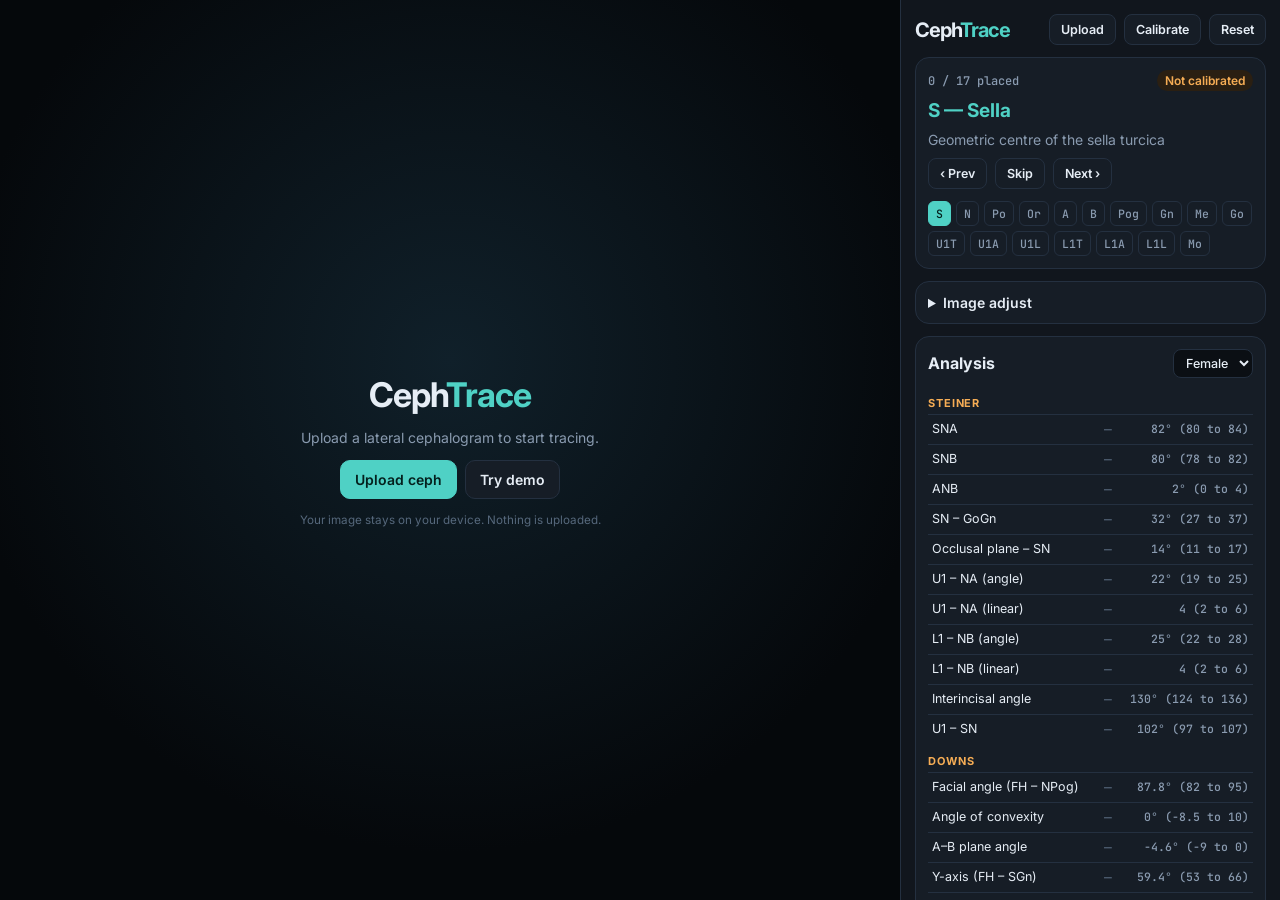
==== index.html @ 730c4231 "Ceph Trace: p5.js digital cephalometric tracing" ====
<!doctype html>
<html lang="en">
<head>
<meta charset="utf-8" />
<meta name="viewport" content="width=device-width, initial-scale=1, maximum-scale=1, user-scalable=no" />
<title>Ceph Trace — Digital Cephalometric Tracing</title>
<meta name="description" content="Upload a lateral ceph, tap landmarks, get Steiner, Downs, Tweed and Wits analysis instantly." />
<link rel="preconnect" href="https://fonts.googleapis.com" />
<link href="https://fonts.googleapis.com/css2?family=Inter:wght@400;500;600;700&family=JetBrains+Mono:wght@500&display=swap" rel="stylesheet" />
<link rel="stylesheet" href="style.css" />
<script src="lib/p5.min.js"></script>
</head>
<body>
<div id="app">
  <section id="stage">
    <div id="empty">
      <div class="logo">Ceph<span>Trace</span></div>
      <p>Upload a lateral cephalogram to start tracing.</p>
      <div class="row">
        <label class="btn primary">Upload ceph<input type="file" accept="image/*" class="fileIn" hidden /></label>
        <button class="btn" data-act="demo">Try demo</button>
      </div>
      <small>Your image stays on your device. Nothing is uploaded.</small>
    </div>
    <div id="hud">
      <button class="icon" data-act="fit" title="Fit">⤢</button>
      <button class="icon" data-act="zin" title="Zoom in">＋</button>
      <button class="icon" data-act="zout" title="Zoom out">－</button>
      <button class="icon" data-act="lines" title="Toggle tracing">◩</button>
      <button class="icon" data-act="undo" title="Undo">↶</button>
    </div>
    <div id="toast"></div>
  </section>

  <aside id="panel">
    <header>
      <div class="logo sm">Ceph<span>Trace</span></div>
      <div class="row">
        <label class="btn sm">Upload<input type="file" accept="image/*" class="fileIn" hidden /></label>
        <button class="btn sm" data-act="calib">Calibrate</button>
        <button class="btn sm" data-act="reset">Reset</button>
      </div>
    </header>

    <div class="card step" id="stepCard">
      <div class="stepTop"><span id="stepNo">1 / 17</span><span id="calibState" class="pill">Not calibrated</span></div>
      <div id="stepName">Sella</div>
      <div id="stepHint">Geometric centre of the sella turcica</div>
      <div class="row">
        <button class="btn sm" data-act="prev">‹ Prev</button>
        <button class="btn sm" data-act="skip">Skip</button>
        <button class="btn sm" data-act="next">Next ›</button>
      </div>
      <div id="chips"></div>
    </div>

    <details class="card">
      <summary>Image adjust</summary>
      <label>Brightness <input type="range" id="bri" min="40" max="200" value="100"></label>
      <label>Contrast <input type="range" id="con" min="40" max="250" value="120"></label>
      <label class="chk"><input type="checkbox" id="inv"> Invert</label>
    </details>

    <div class="card">
      <div class="resHead">
        <h3>Analysis</h3>
        <select id="sex"><option value="F">Female</option><option value="M">Male</option></select>
      </div>
      <div id="results"></div>
      <div class="row">
        <button class="btn sm primary" data-act="png">Export PNG</button>
        <button class="btn sm" data-act="csv">Export CSV</button>
        <button class="btn sm" data-act="norms">Edit norms</button>
      </div>
      <div id="normsEd" hidden></div>
    </div>

    <footer>
      Educational aid for tracing practice. Verify every landmark and value clinically.<br>
      Built by Swapnil Agrawal (BDS intern)
    </footer>
  </aside>
</div>
<script src="analysis.js"></script>
<script src="sketch.js"></script>
</body>
</html>
---- style.css ----
:root{
  --bg:#0b0f14; --panel:#11161d; --card:#161d26; --line:#243040; --tx:#e6edf5; --mut:#8a9bb0;
  --acc:#4fd1c5; --acc2:#f6ad55; --ok:#48bb78; --lo:#63b3ed; --hi:#fc8181;
}
*{box-sizing:border-box;margin:0;padding:0}
html,body{height:100%;background:var(--bg);color:var(--tx);font-family:Inter,system-ui,sans-serif;font-size:14px;overscroll-behavior:none}
#app{display:flex;height:100vh;height:100dvh}
#stage{position:relative;flex:1;min-width:0;overflow:hidden;background:#05080b}
#stage canvas{display:block;touch-action:none;cursor:crosshair}
#panel{width:380px;background:var(--panel);border-left:1px solid var(--line);overflow-y:auto;padding:14px;display:flex;flex-direction:column;gap:12px}
.logo{font-weight:700;font-size:34px;letter-spacing:-1px}
.logo span{color:var(--acc)}
.logo.sm{font-size:20px}
header{display:flex;align-items:center;justify-content:space-between;gap:8px;flex-wrap:wrap}
.row{display:flex;gap:8px;flex-wrap:wrap;align-items:center}
.btn{background:var(--card);color:var(--tx);border:1px solid var(--line);border-radius:10px;padding:10px 14px;font:600 14px Inter,sans-serif;cursor:pointer;transition:.15s}
.btn:hover{border-color:var(--acc)}
.btn.primary{background:var(--acc);color:#04201d;border-color:var(--acc)}
.btn.sm{padding:7px 11px;font-size:12.5px;border-radius:8px}
.btn.on{border-color:var(--acc2);color:var(--acc2)}
.card{background:var(--card);border:1px solid var(--line);border-radius:14px;padding:12px;display:flex;flex-direction:column;gap:8px}
details.card summary{cursor:pointer;font-weight:600}
details.card label{display:flex;justify-content:space-between;align-items:center;gap:10px;color:var(--mut);margin-top:6px}
details.card input[type=range]{flex:1;accent-color:var(--acc)}
.chk{justify-content:flex-start!important}
.stepTop{display:flex;justify-content:space-between;align-items:center;color:var(--mut);font:500 12px 'JetBrains Mono',monospace}
.pill{padding:3px 8px;border-radius:99px;background:#2a1f12;color:var(--acc2);font-family:Inter;font-weight:600}
.pill.ok{background:#11291d;color:var(--ok)}
#stepName{font-size:19px;font-weight:700;color:var(--acc)}
#stepHint{color:var(--mut);line-height:1.4}
#chips{display:flex;flex-wrap:wrap;gap:5px;margin-top:4px}
.chip{font:500 11.5px 'JetBrains Mono',monospace;padding:4px 7px;border-radius:6px;border:1px solid var(--line);color:var(--mut);cursor:pointer;background:transparent}
.chip.done{color:var(--tx);border-color:#2f4a5c;background:#13222d}
.chip.cur{color:#04201d;background:var(--acc);border-color:var(--acc)}
.resHead{display:flex;justify-content:space-between;align-items:center}
.resHead h3{font-size:16px}
select{background:var(--bg);color:var(--tx);border:1px solid var(--line);border-radius:8px;padding:5px 8px;font:500 12.5px Inter}
#results table{width:100%;border-collapse:collapse;font-size:12.5px}
#results th{text-align:left;color:var(--acc2);font-size:11px;text-transform:uppercase;letter-spacing:.08em;padding:10px 0 4px}
#results td{padding:6px 4px;border-top:1px solid var(--line);vertical-align:top}
#results td.v{font:600 13px 'JetBrains Mono',monospace;white-space:nowrap;text-align:right}
#results td.n{color:var(--mut);font:500 11.5px 'JetBrains Mono',monospace;white-space:nowrap;text-align:right}
#results .note{display:block;font-size:11px;margin-top:2px}
.s-ok .v,.s-ok .note{color:var(--ok)} .s-low .v,.s-low .note{color:var(--lo)} .s-high .v,.s-high .note{color:var(--hi)}
.s-na .v{color:#4a5a6c} .s-calib .v,.s-calib .note{color:var(--acc2)}
#normsEd{display:grid;grid-template-columns:1fr 54px 54px 54px;gap:4px;font-size:12px;align-items:center}
#normsEd input{width:100%;background:var(--bg);color:var(--tx);border:1px solid var(--line);border-radius:6px;padding:4px;font:500 12px 'JetBrains Mono'}
footer{color:var(--mut);font-size:11.5px;line-height:1.5;text-align:center;padding:6px 0 14px}
#empty{position:absolute;inset:0;display:flex;flex-direction:column;align-items:center;justify-content:center;gap:14px;text-align:center;padding:24px;z-index:3;background:radial-gradient(circle at 50% 40%,#10202a,#05080b 70%)}
#empty p{color:var(--mut)} #empty small{color:#56687c}
#empty.hide{display:none}
#hud{position:absolute;right:10px;bottom:10px;display:flex;flex-direction:column;gap:6px;z-index:2}
.icon{width:42px;height:42px;border-radius:12px;background:rgba(17,22,29,.85);border:1px solid var(--line);color:var(--tx);font-size:18px;cursor:pointer;backdrop-filter:blur(6px)}
.icon.on{color:var(--acc);border-color:var(--acc)}
#toast{position:absolute;left:50%;top:14px;transform:translateX(-50%);background:rgba(17,22,29,.92);border:1px solid var(--acc);color:var(--tx);padding:8px 14px;border-radius:10px;font-weight:600;opacity:0;transition:.25s;pointer-events:none;z-index:4;max-width:90%;text-align:center}
#toast.show{opacity:1}
@media (max-width:820px){
  #app{flex-direction:column}
  #stage{flex:none;height:58vh;height:58dvh}
  #panel{width:auto;border-left:none;border-top:1px solid var(--line);flex:1}
  .logo{font-size:28px}
}
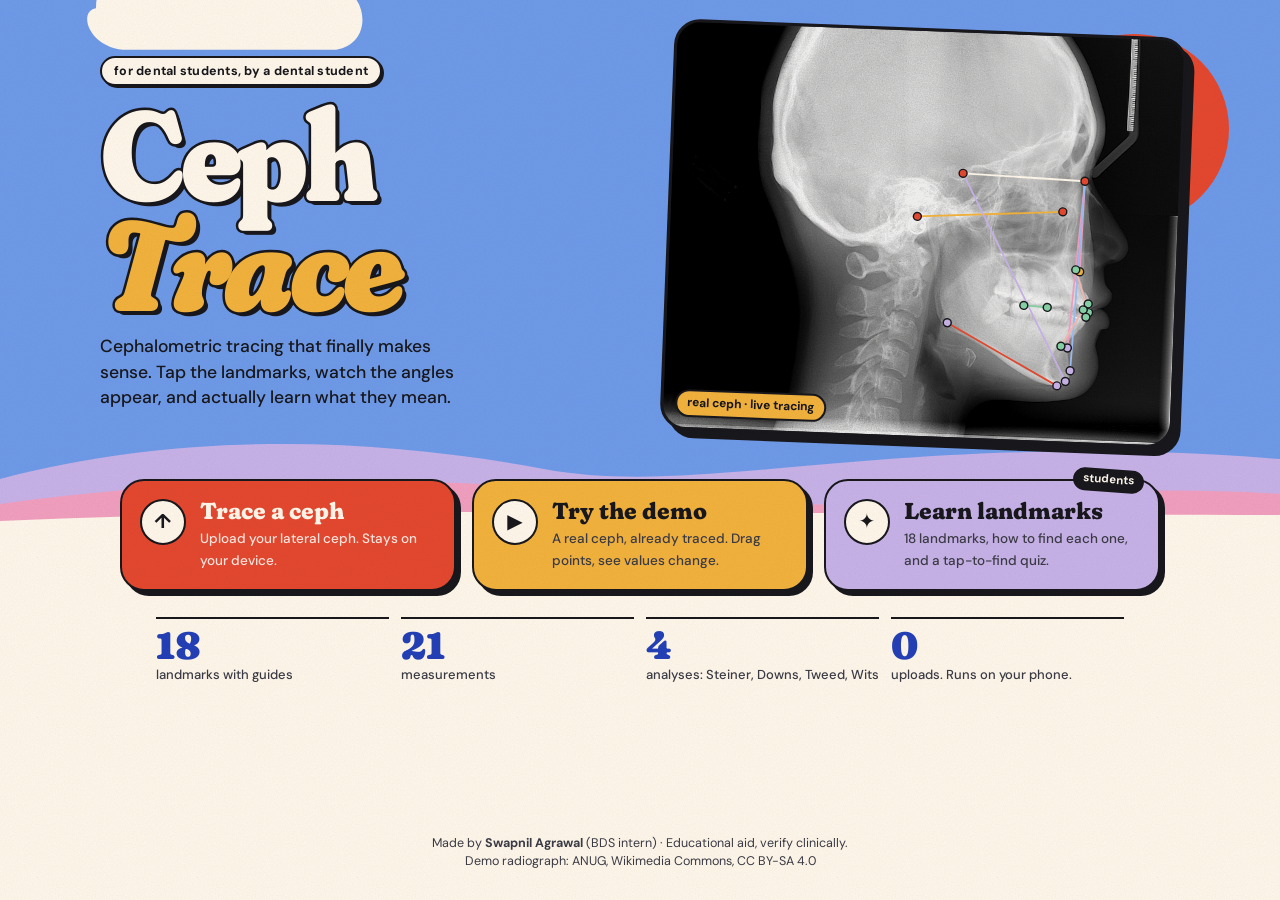
==== commit 48ed0447: "Gouache redesign, Learn mode + quiz, real demo ceph, Wits on functional occlusal plane, new README" ====
--- a/index.html
+++ b/index.html
@@ -2,86 +2,183 @@
 <html lang="en">
 <head>
 <meta charset="utf-8" />
-<meta name="viewport" content="width=device-width, initial-scale=1, maximum-scale=1, user-scalable=no" />
-<title>Ceph Trace — Digital Cephalometric Tracing</title>
-<meta name="description" content="Upload a lateral ceph, tap landmarks, get Steiner, Downs, Tweed and Wits analysis instantly." />
-<link rel="preconnect" href="https://fonts.googleapis.com" />
-<link href="https://fonts.googleapis.com/css2?family=Inter:wght@400;500;600;700&family=JetBrains+Mono:wght@500&display=swap" rel="stylesheet" />
+<meta name="viewport" content="width=device-width, initial-scale=1, maximum-scale=1, user-scalable=no, viewport-fit=cover" />
+<title>Ceph Trace · Cephalometric tracing that finally makes sense</title>
+<meta name="description" content="Upload a lateral ceph, tap the landmarks, get Steiner, Downs, Tweed and Wits instantly. Learn every landmark with a real radiograph and a tap-to-find quiz." />
+<meta name="theme-color" content="#6F9BEA" />
+<meta property="og:title" content="Ceph Trace" />
+<meta property="og:description" content="Cephalometric tracing that finally makes sense. Trace, analyse, and learn landmarks on a real ceph." />
+<meta property="og:image" content="assets/banner.png" />
+<link rel="icon" href="assets/favicon.svg" type="image/svg+xml" />
+<link rel="stylesheet" href="fonts.css" />
 <link rel="stylesheet" href="style.css" />
 <script src="lib/p5.min.js"></script>
 </head>
 <body>
-<div id="app">
-  <section id="stage">
-    <div id="empty">
-      <div class="logo">Ceph<span>Trace</span></div>
-      <p>Upload a lateral cephalogram to start tracing.</p>
-      <div class="row">
-        <label class="btn primary">Upload ceph<input type="file" accept="image/*" class="fileIn" hidden /></label>
-        <button class="btn" data-act="demo">Try demo</button>
+
+<!-- ============ HOME ============ -->
+<main id="home">
+  <div class="sky">
+    <div class="heroSun" aria-hidden="true"></div>
+    <svg class="deco" viewBox="0 0 400 300" preserveAspectRatio="xMidYMid slice" aria-hidden="true">
+      <g fill="#FFF8EC">
+        <path d="M30 70c0-12 10-20 22-18 4-12 22-16 31-5 12-4 24 4 22 16 10 2 12 18 0 20H40c-12 0-16-12-10-13z" />
+        <path d="M230 128c0-9 8-15 17-13 3-9 17-12 24-4 9-3 18 3 17 12 8 1 9 14 0 15h-50c-9 0-12-9-8-10z" />
+        <path d="M120 30c0-7 6-11 12-10 2-7 12-9 17-3 7-2 13 2 12 9 6 1 7 10 0 11h-36c-7 0-9-6-5-7z" opacity=".9" />
+      </g>
+    </svg>
+    <svg class="hills" viewBox="0 0 400 120" preserveAspectRatio="none" aria-hidden="true">
+      <path d="M0 70 C60 20 120 30 170 60 C220 90 280 20 400 50 L400 120 L0 120Z" fill="#C8B3EA" />
+      <path d="M0 95 C80 60 150 70 210 90 C270 110 330 70 400 85 L400 120 L0 120Z" fill="#F2A0C0" />
+      <path d="M0 112 C100 98 200 104 400 106 L400 120 L0 120Z" fill="#FFF8EC" />
+    </svg>
+
+    <div class="heroWrap">
+      <div class="heroText">
+        <span class="tag">for dental students, by a dental student</span>
+        <h1>Ceph<br><em>Trace</em></h1>
+        <p class="lead">Cephalometric tracing that finally makes sense. Tap the landmarks, watch the angles appear, and actually learn what they mean.</p>
       </div>
-      <small>Your image stays on your device. Nothing is uploaded.</small>
+      <figure class="lightbox" id="heroBox">
+        <img src="assets/demo-ceph.jpg" alt="Lateral cephalogram with a sample tracing" />
+        <svg id="heroTrace" viewBox="0 0 1400 1120"></svg>
+        <figcaption>real ceph · live tracing</figcaption>
+      </figure>
     </div>
-    <div id="hud">
-      <button class="icon" data-act="fit" title="Fit">⤢</button>
-      <button class="icon" data-act="zin" title="Zoom in">＋</button>
-      <button class="icon" data-act="zout" title="Zoom out">－</button>
-      <button class="icon" data-act="lines" title="Toggle tracing">◩</button>
-      <button class="icon" data-act="undo" title="Undo">↶</button>
-    </div>
-    <div id="toast"></div>
+  </div>
+
+  <section class="choices">
+    <label class="choice c-sun">
+      <span class="ico">↑</span>
+      <span class="ct"><b>Trace a ceph</b><small>Upload your lateral ceph. Stays on your device.</small></span>
+      <input type="file" accept="image/*" class="fileIn" hidden />
+    </label>
+    <button class="choice c-mustard" data-act="demo">
+      <span class="ico">▶</span>
+      <span class="ct"><b>Try the demo</b><small>A real ceph, already traced. Drag points, see values change.</small></span>
+    </button>
+    <button class="choice c-lilac" data-act="learn">
+      <span class="ico">✦</span>
+      <span class="ct"><b>Learn landmarks</b><small>18 landmarks, how to find each one, and a tap-to-find quiz.</small></span>
+      <span class="badge">students</span>
+    </button>
   </section>
 
-  <aside id="panel">
-    <header>
-      <div class="logo sm">Ceph<span>Trace</span></div>
-      <div class="row">
-        <label class="btn sm">Upload<input type="file" accept="image/*" class="fileIn" hidden /></label>
-        <button class="btn sm" data-act="calib">Calibrate</button>
-        <button class="btn sm" data-act="reset">Reset</button>
+  <section class="features">
+    <div class="feat"><b>18</b><span>landmarks with guides</span></div>
+    <div class="feat"><b>21</b><span>measurements</span></div>
+    <div class="feat"><b>4</b><span>analyses: Steiner, Downs, Tweed, Wits</span></div>
+    <div class="feat"><b>0</b><span>uploads. Runs on your phone.</span></div>
+  </section>
+
+  <footer class="credit">
+    Made by <b>Swapnil Agrawal</b> (BDS intern) · Educational aid, verify clinically.<br>
+    <span id="demoCredit"></span>
+  </footer>
+</main>
+
+<!-- ============ WORKSPACE ============ -->
+<div id="work" hidden>
+  <header class="bar">
+    <button class="round" data-act="home" aria-label="Home">←</button>
+    <div class="barTitle"><span class="brand">Ceph<em>Trace</em></span><span id="modePill" class="mpill">Trace</span></div>
+    <label class="round" title="Upload" id="upBtn">↑<input type="file" accept="image/*" class="fileIn" hidden /></label>
+  </header>
+
+  <div id="layout">
+    <section id="stage">
+      <div id="hud">
+        <button class="hbtn" data-act="fit" title="Fit">⤢</button>
+        <button class="hbtn" data-act="zin" title="Zoom in">+</button>
+        <button class="hbtn" data-act="zout" title="Zoom out">−</button>
+        <button class="hbtn on" data-act="lines" title="Tracing lines">◩</button>
+        <button class="hbtn" data-act="undo" title="Undo">↶</button>
       </div>
-    </header>
+      <div id="toast"></div>
+    </section>
 
-    <div class="card step" id="stepCard">
-      <div class="stepTop"><span id="stepNo">1 / 17</span><span id="calibState" class="pill">Not calibrated</span></div>
-      <div id="stepName">Sella</div>
-      <div id="stepHint">Geometric centre of the sella turcica</div>
-      <div class="row">
-        <button class="btn sm" data-act="prev">‹ Prev</button>
-        <button class="btn sm" data-act="skip">Skip</button>
-        <button class="btn sm" data-act="next">Next ›</button>
+    <aside id="panel">
+      <nav class="tabs" id="tabs"></nav>
+
+      <!-- TRACE TAB -->
+      <div class="tab" id="tab-trace">
+        <div class="progress"><div id="progFill"></div><span id="progTxt">0 / 18</span></div>
+
+        <article class="sticker step">
+          <div class="stepHead">
+            <div class="dot" id="stepDot">S</div>
+            <div>
+              <div class="grp" id="stepGrp">Cranial base</div>
+              <h2 id="stepName">Sella</h2>
+            </div>
+          </div>
+          <p id="stepDef"></p>
+          <div class="find"><b>How to find it</b><span id="stepFind"></span></div>
+          <div class="ref">
+            <canvas id="refCv" width="320" height="190"></canvas>
+            <span>On a real ceph</span>
+          </div>
+          <div class="row">
+            <button class="btn" data-act="prev">‹ Back</button>
+            <button class="btn ghost" data-act="skip">Skip</button>
+            <button class="btn ink" data-act="next">Next ›</button>
+          </div>
+          <p class="tip">Tap the image to place. Drag a point to fine-tune; the loupe shows what's under your finger.</p>
+        </article>
+
+        <div class="chips" id="chips"></div>
+
+        <div class="sticker calib" id="calibCard">
+          <div>
+            <b>Ruler calibration</b>
+            <small id="calibTxt">Needed for mm values (U1–NA mm, L1–NB mm, Wits).</small>
+          </div>
+          <button class="btn sun" data-act="calib" id="calibBtn">Calibrate</button>
+        </div>
+
+        <details class="sticker adj">
+          <summary>Image adjust</summary>
+          <label>Brightness <input type="range" id="bri" min="40" max="200" value="100"></label>
+          <label>Contrast <input type="range" id="con" min="40" max="250" value="115"></label>
+          <label class="chk"><input type="checkbox" id="inv"> Invert</label>
+        </details>
+        <button class="btn ghost wide" data-act="reset">Clear all landmarks</button>
       </div>
-      <div id="chips"></div>
-    </div>
 
-    <details class="card">
-      <summary>Image adjust</summary>
-      <label>Brightness <input type="range" id="bri" min="40" max="200" value="100"></label>
-      <label>Contrast <input type="range" id="con" min="40" max="250" value="120"></label>
-      <label class="chk"><input type="checkbox" id="inv"> Invert</label>
-    </details>
+      <!-- ANALYSIS TAB -->
+      <div class="tab" id="tab-analysis" hidden>
+        <div class="quick" id="quick"></div>
+        <div class="anaTools">
+          <div class="seg" id="sexSeg"><button data-sex="F" class="on">Female</button><button data-sex="M">Male</button></div>
+          <button class="btn ghost sm" data-act="norms">Edit norms</button>
+        </div>
+        <div id="normsEd" class="sticker" hidden></div>
+        <div id="results"></div>
+        <div class="row exp">
+          <button class="btn sun" data-act="png">Export PNG report</button>
+          <button class="btn" data-act="csv">CSV</button>
+        </div>
+      </div>
 
-    <div class="card">
-      <div class="resHead">
-        <h3>Analysis</h3>
-        <select id="sex"><option value="F">Female</option><option value="M">Male</option></select>
+      <!-- EXPLORE TAB -->
+      <div class="tab" id="tab-explore" hidden>
+        <article class="sticker story" id="story"></article>
+        <div class="seg wide" id="grpSeg"></div>
+        <div class="lmList" id="lmList"></div>
       </div>
-      <div id="results"></div>
-      <div class="row">
-        <button class="btn sm primary" data-act="png">Export PNG</button>
-        <button class="btn sm" data-act="csv">Export CSV</button>
-        <button class="btn sm" data-act="norms">Edit norms</button>
+
+      <!-- QUIZ TAB -->
+      <div class="tab" id="tab-quiz" hidden>
+        <article class="sticker quiz" id="quizCard"></article>
       </div>
-      <div id="normsEd" hidden></div>
-    </div>
 
-    <footer>
-      Educational aid for tracing practice. Verify every landmark and value clinically.<br>
-      Built by Swapnil Agrawal (BDS intern)
-    </footer>
-  </aside>
+      <footer class="credit sm">Swapnil Agrawal (BDS intern) · Educational aid, verify clinically.</footer>
+    </aside>
+  </div>
 </div>
+
 <script src="analysis.js"></script>
+<script src="demo.js"></script>
 <script src="sketch.js"></script>
 </body>
 </html>
--- a/fonts.css
+++ b/fonts.css
@@ -0,0 +1,48 @@
+@font-face {
+  font-family: 'DM Sans';
+  font-style: normal;
+  font-weight: 400 700;
+  font-display: swap;
+  src: url(assets/fonts/DMSans-normal-latin-ext.woff2) format('woff2');
+  unicode-range: U+0100-02BA, U+02BD-02C5, U+02C7-02CC, U+02CE-02D7, U+02DD-02FF, U+0304, U+0308, U+0329, U+1D00-1DBF, U+1E00-1E9F, U+1EF2-1EFF, U+2020, U+20A0-20AB, U+20AD-20C4, U+2113, U+2C60-2C7F, U+A720-A7FF;
+}
+@font-face {
+  font-family: 'DM Sans';
+  font-style: normal;
+  font-weight: 400 700;
+  font-display: swap;
+  src: url(assets/fonts/DMSans-normal-latin.woff2) format('woff2');
+  unicode-range: U+0000-00FF, U+0131, U+0152-0153, U+02BB-02BC, U+02C6, U+02DA, U+02DC, U+0304, U+0308, U+0329, U+2000-206F, U+20AC, U+2122, U+2191, U+2193, U+2212, U+2215, U+FEFF, U+FFFD;
+}
+@font-face {
+  font-family: 'Fraunces';
+  font-style: italic;
+  font-weight: 600 900;
+  font-display: swap;
+  src: url(assets/fonts/Fraunces-italic-latin-ext.woff2) format('woff2');
+  unicode-range: U+0100-02BA, U+02BD-02C5, U+02C7-02CC, U+02CE-02D7, U+02DD-02FF, U+0304, U+0308, U+0329, U+1D00-1DBF, U+1E00-1E9F, U+1EF2-1EFF, U+2020, U+20A0-20AB, U+20AD-20C4, U+2113, U+2C60-2C7F, U+A720-A7FF;
+}
+@font-face {
+  font-family: 'Fraunces';
+  font-style: italic;
+  font-weight: 600 900;
+  font-display: swap;
+  src: url(assets/fonts/Fraunces-italic-latin.woff2) format('woff2');
+  unicode-range: U+0000-00FF, U+0131, U+0152-0153, U+02BB-02BC, U+02C6, U+02DA, U+02DC, U+0304, U+0308, U+0329, U+2000-206F, U+20AC, U+2122, U+2191, U+2193, U+2212, U+2215, U+FEFF, U+FFFD;
+}
+@font-face {
+  font-family: 'Fraunces';
+  font-style: normal;
+  font-weight: 600 900;
+  font-display: swap;
+  src: url(assets/fonts/Fraunces-normal-latin-ext.woff2) format('woff2');
+  unicode-range: U+0100-02BA, U+02BD-02C5, U+02C7-02CC, U+02CE-02D7, U+02DD-02FF, U+0304, U+0308, U+0329, U+1D00-1DBF, U+1E00-1E9F, U+1EF2-1EFF, U+2020, U+20A0-20AB, U+20AD-20C4, U+2113, U+2C60-2C7F, U+A720-A7FF;
+}
+@font-face {
+  font-family: 'Fraunces';
+  font-style: normal;
+  font-weight: 600 900;
+  font-display: swap;
+  src: url(assets/fonts/Fraunces-normal-latin.woff2) format('woff2');
+  unicode-range: U+0000-00FF, U+0131, U+0152-0153, U+02BB-02BC, U+02C6, U+02DA, U+02DC, U+0304, U+0308, U+0329, U+2000-206F, U+20AC, U+2122, U+2191, U+2193, U+2212, U+2215, U+FEFF, U+FFFD;
+}
--- a/style.css
+++ b/style.css
@@ -1,62 +1,188 @@
+/* Ceph Trace — flat gouache poster style */
 :root{
-  --bg:#0b0f14; --panel:#11161d; --card:#161d26; --line:#243040; --tx:#e6edf5; --mut:#8a9bb0;
-  --acc:#4fd1c5; --acc2:#f6ad55; --ok:#48bb78; --lo:#63b3ed; --hi:#fc8181;
+  --sky:#6F9BEA; --sky-d:#4F7FDB; --sun:#E5482F; --paper:#FFF8EC; --cream:#F8ECD7;
+  --ink:#17171C; --ink2:#3B3B46; --blush:#F6B9B4; --lilac:#C8B3EA; --pink:#F2A0C0;
+  --mustard:#F3B33D; --mint:#86D3A7; --cobalt:#2340B8; --night:#141B3D;
+  --r:20px; --sh:4px 4px 0 var(--ink);
+  --disp:'Fraunces',Georgia,serif; --body:'DM Sans',system-ui,sans-serif;
 }
-*{box-sizing:border-box;margin:0;padding:0}
-html,body{height:100%;background:var(--bg);color:var(--tx);font-family:Inter,system-ui,sans-serif;font-size:14px;overscroll-behavior:none}
-#app{display:flex;height:100vh;height:100dvh}
-#stage{position:relative;flex:1;min-width:0;overflow:hidden;background:#05080b}
+*{box-sizing:border-box;margin:0;padding:0;-webkit-tap-highlight-color:transparent}
+html,body{background:var(--paper);color:var(--ink);font-family:var(--body);font-size:15px;line-height:1.45;overscroll-behavior:none}
+button,input,select{font:inherit;color:inherit}
+button{cursor:pointer}
+[hidden]{display:none!important}
+
+/* paper grain */
+body::after{content:"";position:fixed;inset:0;pointer-events:none;z-index:99;opacity:.18;mix-blend-mode:multiply;
+  background-image:url("data:image/svg+xml,%3Csvg xmlns='http://www.w3.org/2000/svg' width='160' height='160'%3E%3Cfilter id='n'%3E%3CfeTurbulence type='fractalNoise' baseFrequency='.9' numOctaves='2' stitchTiles='stitch'/%3E%3CfeColorMatrix values='0 0 0 0 .3  0 0 0 0 .25  0 0 0 0 .2  0 0 0 .55 0'/%3E%3C/filter%3E%3Crect width='100%25' height='100%25' filter='url(%23n)'/%3E%3C/svg%3E")}
+
+/* ---------- buttons ---------- */
+.btn{border:2.5px solid var(--ink);background:var(--paper);border-radius:999px;padding:10px 16px;font-weight:700;box-shadow:3px 3px 0 var(--ink);transition:transform .08s,box-shadow .08s;white-space:nowrap}
+.btn:active{transform:translate(2px,2px);box-shadow:1px 1px 0 var(--ink)}
+.btn.ink{background:var(--ink);color:var(--paper)}
+.btn.sun{background:var(--sun);color:var(--paper)}
+.btn.ghost{background:transparent;box-shadow:none}
+.btn.sm{padding:6px 12px;font-size:13px}
+.btn.wide{width:100%}
+.btn.on{background:var(--mustard)}
+.row{display:flex;gap:8px;flex-wrap:wrap;align-items:center}
+.sticker{background:#fff;border:2.5px solid var(--ink);border-radius:var(--r);box-shadow:var(--sh);padding:16px}
+
+/* ---------- HOME ---------- */
+#home{min-height:100dvh;display:flex;flex-direction:column}
+.sky{position:relative;background:var(--sky);overflow:hidden;padding:28px 20px 90px}
+.heroSun{position:absolute;right:max(4vw,24px);top:34px;width:clamp(110px,16vw,190px);aspect-ratio:1;border-radius:50%;background:var(--sun)}
+.deco{position:absolute;inset:0;width:100%;height:100%}
+.hills{position:absolute;left:0;right:0;bottom:0;width:100%;height:120px}
+.heroWrap{position:relative;z-index:1;max-width:1080px;margin:0 auto;display:grid;grid-template-columns:1.05fr 1fr;gap:28px;align-items:center}
+.tag{display:inline-block;background:var(--paper);border:2px solid var(--ink);border-radius:999px;padding:4px 12px;font-size:12.5px;font-weight:700;letter-spacing:.02em;box-shadow:2px 2px 0 var(--ink)}
+h1{font-family:var(--disp);font-weight:900;font-size:clamp(64px,11vw,128px);line-height:.86;letter-spacing:-.035em;color:var(--paper);margin:14px 0 14px;font-variation-settings:"SOFT" 100;
+  text-shadow:4px 4px 0 var(--ink);-webkit-text-stroke:5px var(--ink);paint-order:stroke fill}
+h1 em{font-style:italic;color:var(--mustard)}
+.lead{font-size:17.5px;max-width:30ch;color:var(--ink);font-weight:500}
+.lightbox{position:relative;background:var(--ink);border:3px solid var(--ink);border-radius:26px;overflow:hidden;box-shadow:8px 8px 0 var(--ink);transform:rotate(2.2deg);aspect-ratio:1400/1120}
+.lightbox img,.lightbox svg{position:absolute;inset:0;width:100%;height:100%;object-fit:cover}
+.lightbox img{filter:contrast(1.1) brightness(.95)}
+.lightbox figcaption{position:absolute;left:12px;bottom:10px;background:var(--mustard);border:2px solid var(--ink);border-radius:999px;padding:3px 10px;font-weight:700;font-size:12px}
+#heroTrace line{stroke-width:5;stroke-linecap:round;stroke-dasharray:var(--l);stroke-dashoffset:var(--l);animation:draw 1.1s ease forwards}
+#heroTrace circle{stroke:var(--ink);stroke-width:4;transform-box:fill-box;transform-origin:center;transform:scale(0);animation:pop .35s cubic-bezier(.3,1.6,.6,1) forwards}
+@keyframes draw{to{stroke-dashoffset:0}}
+@keyframes pop{to{transform:scale(1)}}
+
+.choices{max-width:1080px;margin:-50px auto 0;padding:0 20px;display:grid;grid-template-columns:repeat(3,1fr);gap:16px;position:relative;z-index:2}
+.choice{position:relative;display:flex;gap:14px;align-items:flex-start;text-align:left;border:2.5px solid var(--ink);border-radius:24px;padding:18px;box-shadow:5px 5px 0 var(--ink);transition:transform .12s, box-shadow .12s;cursor:pointer}
+.choice:hover{transform:translate(-2px,-2px);box-shadow:7px 7px 0 var(--ink)}
+.choice:active{transform:translate(3px,3px);box-shadow:2px 2px 0 var(--ink)}
+.choice .ico{flex:none;color:var(--ink);width:46px;height:46px;border-radius:50%;background:var(--paper);border:2.5px solid var(--ink);display:grid;place-items:center;font-size:20px;font-weight:900}
+.choice b{font-family:var(--disp);font-size:23px;font-weight:800;display:block;line-height:1.1;margin-bottom:4px}
+.choice small{font-size:13.5px;color:var(--ink2);font-weight:500}
+.c-sun{background:var(--sun);color:var(--paper)} .c-sun small{color:#ffe9e2}
+.c-mustard{background:var(--mustard)} .c-lilac{background:var(--lilac)}
+.badge{position:absolute;top:-12px;right:14px;background:var(--ink);color:var(--paper);border-radius:999px;padding:3px 10px;font-size:11.5px;font-weight:700;transform:rotate(4deg)}
+.features{max-width:1080px;margin:26px auto 0;padding:0 20px;display:grid;grid-template-columns:repeat(4,1fr);gap:12px}
+.feat{border-top:2.5px solid var(--ink);padding-top:8px}
+.feat b{font-family:var(--disp);font-size:38px;font-weight:900;line-height:1;color:var(--cobalt)}
+.feat span{display:block;font-size:13px;color:var(--ink2);font-weight:500}
+.credit{text-align:center;color:var(--ink2);font-size:12.5px;padding:28px 16px 30px;margin-top:auto}
+.credit.sm{padding:10px 0 4px;font-size:11.5px}
+
+/* ---------- WORK ---------- */
+#work{height:100dvh;display:flex;flex-direction:column;background:var(--paper)}
+.bar{flex:none;display:flex;align-items:center;justify-content:space-between;gap:10px;padding:10px 12px;background:var(--sky);border-bottom:2.5px solid var(--ink)}
+.round{width:40px;height:40px;border-radius:50%;border:2.5px solid var(--ink);background:var(--paper);display:grid;place-items:center;font-weight:900;font-size:17px;box-shadow:2px 2px 0 var(--ink);cursor:pointer}
+.barTitle{display:flex;align-items:center;gap:10px}
+.brand{font-family:var(--disp);font-weight:900;font-size:22px;color:var(--paper);-webkit-text-stroke:3px var(--ink);paint-order:stroke fill;text-shadow:2px 2px 0 var(--ink)}
+.brand em{color:var(--mustard)}
+.mpill{background:var(--mustard);border:2px solid var(--ink);border-radius:999px;padding:2px 10px;font-weight:700;font-size:12.5px}
+#layout{flex:1;min-height:0;display:flex}
+#stage{position:relative;flex:1;min-width:0;background:var(--night);overflow:hidden}
 #stage canvas{display:block;touch-action:none;cursor:crosshair}
-#panel{width:380px;background:var(--panel);border-left:1px solid var(--line);overflow-y:auto;padding:14px;display:flex;flex-direction:column;gap:12px}
-.logo{font-weight:700;font-size:34px;letter-spacing:-1px}
-.logo span{color:var(--acc)}
-.logo.sm{font-size:20px}
-header{display:flex;align-items:center;justify-content:space-between;gap:8px;flex-wrap:wrap}
-.row{display:flex;gap:8px;flex-wrap:wrap;align-items:center}
-.btn{background:var(--card);color:var(--tx);border:1px solid var(--line);border-radius:10px;padding:10px 14px;font:600 14px Inter,sans-serif;cursor:pointer;transition:.15s}
-.btn:hover{border-color:var(--acc)}
-.btn.primary{background:var(--acc);color:#04201d;border-color:var(--acc)}
-.btn.sm{padding:7px 11px;font-size:12.5px;border-radius:8px}
-.btn.on{border-color:var(--acc2);color:var(--acc2)}
-.card{background:var(--card);border:1px solid var(--line);border-radius:14px;padding:12px;display:flex;flex-direction:column;gap:8px}
-details.card summary{cursor:pointer;font-weight:600}
-details.card label{display:flex;justify-content:space-between;align-items:center;gap:10px;color:var(--mut);margin-top:6px}
-details.card input[type=range]{flex:1;accent-color:var(--acc)}
-.chk{justify-content:flex-start!important}
-.stepTop{display:flex;justify-content:space-between;align-items:center;color:var(--mut);font:500 12px 'JetBrains Mono',monospace}
-.pill{padding:3px 8px;border-radius:99px;background:#2a1f12;color:var(--acc2);font-family:Inter;font-weight:600}
-.pill.ok{background:#11291d;color:var(--ok)}
-#stepName{font-size:19px;font-weight:700;color:var(--acc)}
-#stepHint{color:var(--mut);line-height:1.4}
-#chips{display:flex;flex-wrap:wrap;gap:5px;margin-top:4px}
-.chip{font:500 11.5px 'JetBrains Mono',monospace;padding:4px 7px;border-radius:6px;border:1px solid var(--line);color:var(--mut);cursor:pointer;background:transparent}
-.chip.done{color:var(--tx);border-color:#2f4a5c;background:#13222d}
-.chip.cur{color:#04201d;background:var(--acc);border-color:var(--acc)}
-.resHead{display:flex;justify-content:space-between;align-items:center}
-.resHead h3{font-size:16px}
-select{background:var(--bg);color:var(--tx);border:1px solid var(--line);border-radius:8px;padding:5px 8px;font:500 12.5px Inter}
-#results table{width:100%;border-collapse:collapse;font-size:12.5px}
-#results th{text-align:left;color:var(--acc2);font-size:11px;text-transform:uppercase;letter-spacing:.08em;padding:10px 0 4px}
-#results td{padding:6px 4px;border-top:1px solid var(--line);vertical-align:top}
-#results td.v{font:600 13px 'JetBrains Mono',monospace;white-space:nowrap;text-align:right}
-#results td.n{color:var(--mut);font:500 11.5px 'JetBrains Mono',monospace;white-space:nowrap;text-align:right}
-#results .note{display:block;font-size:11px;margin-top:2px}
-.s-ok .v,.s-ok .note{color:var(--ok)} .s-low .v,.s-low .note{color:var(--lo)} .s-high .v,.s-high .note{color:var(--hi)}
-.s-na .v{color:#4a5a6c} .s-calib .v,.s-calib .note{color:var(--acc2)}
-#normsEd{display:grid;grid-template-columns:1fr 54px 54px 54px;gap:4px;font-size:12px;align-items:center}
-#normsEd input{width:100%;background:var(--bg);color:var(--tx);border:1px solid var(--line);border-radius:6px;padding:4px;font:500 12px 'JetBrains Mono'}
-footer{color:var(--mut);font-size:11.5px;line-height:1.5;text-align:center;padding:6px 0 14px}
-#empty{position:absolute;inset:0;display:flex;flex-direction:column;align-items:center;justify-content:center;gap:14px;text-align:center;padding:24px;z-index:3;background:radial-gradient(circle at 50% 40%,#10202a,#05080b 70%)}
-#empty p{color:var(--mut)} #empty small{color:#56687c}
-#empty.hide{display:none}
-#hud{position:absolute;right:10px;bottom:10px;display:flex;flex-direction:column;gap:6px;z-index:2}
-.icon{width:42px;height:42px;border-radius:12px;background:rgba(17,22,29,.85);border:1px solid var(--line);color:var(--tx);font-size:18px;cursor:pointer;backdrop-filter:blur(6px)}
-.icon.on{color:var(--acc);border-color:var(--acc)}
-#toast{position:absolute;left:50%;top:14px;transform:translateX(-50%);background:rgba(17,22,29,.92);border:1px solid var(--acc);color:var(--tx);padding:8px 14px;border-radius:10px;font-weight:600;opacity:0;transition:.25s;pointer-events:none;z-index:4;max-width:90%;text-align:center}
-#toast.show{opacity:1}
-@media (max-width:820px){
-  #app{flex-direction:column}
-  #stage{flex:none;height:58vh;height:58dvh}
-  #panel{width:auto;border-left:none;border-top:1px solid var(--line);flex:1}
-  .logo{font-size:28px}
+#hud{position:absolute;right:10px;bottom:10px;display:flex;flex-direction:column;gap:7px;z-index:2}
+.hbtn{width:42px;height:42px;border-radius:14px;border:2.5px solid var(--ink);background:var(--paper);font-size:18px;font-weight:900;box-shadow:2px 2px 0 var(--ink)}
+.hbtn.on{background:var(--mustard)}
+#toast{position:absolute;left:50%;top:12px;transform:translate(-50%,-8px);background:var(--paper);border:2.5px solid var(--ink);box-shadow:3px 3px 0 var(--ink);padding:8px 14px;border-radius:14px;font-weight:700;opacity:0;transition:.25s;pointer-events:none;z-index:4;max-width:88%;text-align:center;font-size:14px}
+#toast.show{opacity:1;transform:translate(-50%,0)}
+
+#panel{width:410px;flex:none;overflow-y:auto;border-left:2.5px solid var(--ink);padding:14px 14px 20px;display:flex;flex-direction:column;gap:14px;background:var(--paper)}
+.tabs{display:flex;gap:6px;background:var(--cream);border:2.5px solid var(--ink);border-radius:999px;padding:4px;position:sticky;top:-14px;z-index:3}
+.tabs button{flex:1;border:none;background:transparent;border-radius:999px;padding:8px 6px;font-weight:700}
+.tabs button.on{background:var(--ink);color:var(--paper)}
+.tab{display:flex;flex-direction:column;gap:14px}
+
+.progress{position:relative;height:28px;border:2.5px solid var(--ink);border-radius:999px;background:#fff;overflow:hidden}
+#progFill{position:absolute;inset:0 auto 0 0;width:0;background:var(--mint);border-right:2.5px solid var(--ink);transition:width .3s}
+#progTxt{position:relative;display:block;text-align:center;font-weight:700;font-size:13px;line-height:23px}
+
+.step{background:#fff}
+.stepHead{display:flex;gap:12px;align-items:center;margin-bottom:8px}
+.dot{flex:none;min-width:54px;height:54px;padding:0 6px;border-radius:999px;border:2.5px solid var(--ink);display:grid;place-items:center;font-family:var(--disp);font-weight:900;font-size:20px;background:var(--sun);color:var(--paper)}
+.grp{font-size:11.5px;font-weight:700;text-transform:uppercase;letter-spacing:.08em;color:var(--cobalt)}
+h2{font-family:var(--disp);font-size:26px;font-weight:800;line-height:1.05}
+#stepDef{color:var(--ink2);margin-bottom:10px}
+.find{background:var(--cream);border-radius:14px;padding:10px 12px;margin-bottom:10px;font-size:14px}
+.find b{display:block;font-size:12px;text-transform:uppercase;letter-spacing:.06em;margin-bottom:2px}
+.ref{position:relative;margin-bottom:12px}
+.ref canvas{width:100%;height:auto;display:block;border-radius:14px;border:2.5px solid var(--ink);background:var(--night)}
+.ref span{position:absolute;left:8px;top:8px;background:var(--mustard);border:2px solid var(--ink);border-radius:999px;padding:1px 9px;font-size:11.5px;font-weight:700}
+.tip{font-size:12.5px;color:var(--ink2);margin-top:10px}
+.step .row .btn{flex:1}
+
+.chips{display:flex;flex-wrap:wrap;gap:6px}
+.chip{border:2px solid var(--ink);border-radius:999px;background:#fff;padding:4px 9px;font-weight:700;font-size:12.5px}
+.chip.done{background:var(--mint)}
+.chip.cur{background:var(--sun);color:var(--paper)}
+.calib{display:flex;align-items:center;justify-content:space-between;gap:12px;background:var(--blush)}
+.calib small{display:block;font-size:12.5px;color:var(--ink2)}
+.calib.ok{background:var(--mint)}
+.adj summary{font-weight:700;cursor:pointer}
+.adj label{display:flex;align-items:center;gap:10px;margin-top:10px;font-size:13.5px;font-weight:600}
+.adj input[type=range]{flex:1;accent-color:var(--sun)}
+
+/* analysis */
+.quick{display:grid;grid-template-columns:1fr 1fr;gap:10px}
+.qcard{border:2.5px solid var(--ink);border-radius:18px;padding:10px 12px;box-shadow:3px 3px 0 var(--ink)}
+.qcard small{display:block;font-size:11.5px;font-weight:700;text-transform:uppercase;letter-spacing:.06em}
+.qcard b{font-family:var(--disp);font-size:18px;font-weight:800;line-height:1.15}
+.q0{background:var(--mustard)} .q1{background:var(--lilac)} .q2{background:var(--blush)} .q3{background:var(--mint)}
+.qnote{grid-column:1/-1;font-size:12px;color:var(--ink2)}
+.anaTools{display:flex;justify-content:space-between;align-items:center;gap:8px}
+.seg{display:inline-flex;border:2.5px solid var(--ink);border-radius:999px;overflow:hidden;background:#fff}
+.seg button{border:none;background:transparent;padding:6px 12px;font-weight:700;font-size:13px}
+.seg button.on{background:var(--ink);color:var(--paper)}
+.seg.wide{display:flex;flex-wrap:wrap;border-radius:18px}
+.seg.wide button{flex:1}
+.ghead{font-family:var(--disp);font-size:21px;font-weight:800;margin:6px 0 -4px;display:flex;align-items:center;gap:8px}
+.ghead::after{content:"";flex:1;height:2.5px;background:var(--ink)}
+.mcard{background:#fff;border:2.5px solid var(--ink);border-radius:18px;padding:11px 13px;box-shadow:3px 3px 0 var(--ink)}
+.mtop{display:flex;justify-content:space-between;align-items:baseline;gap:8px}
+.mtop b{font-weight:700}
+.mval{font-family:var(--disp);font-size:24px;font-weight:900}
+.bar2{position:relative;height:12px;border:2px solid var(--ink);border-radius:999px;background:var(--cream);margin:8px 0 6px}
+.bar2 .zone{position:absolute;top:0;bottom:0;background:var(--mint)}
+.bar2 .pin{position:absolute;top:50%;width:16px;height:16px;border:2.5px solid var(--ink);border-radius:50%;transform:translate(-50%,-50%);background:var(--paper)}
+.mbot{display:flex;justify-content:space-between;gap:8px;font-size:12.5px;color:var(--ink2)}
+.mnote{font-weight:700}
+.mmean{font-size:12.5px;color:var(--ink2);margin-top:4px}
+.s-ok .mval{color:#1E8A55} .s-ok .pin{background:var(--mint)} .s-ok .mnote{color:#1E8A55}
+.s-low .mval,.s-low .mnote{color:var(--cobalt)} .s-low .pin{background:var(--sky)}
+.s-high .mval,.s-high .mnote{color:var(--sun)} .s-high .pin{background:var(--sun)}
+.s-na{opacity:.55} .s-na .mval{color:var(--ink2)}
+.s-calib .mval,.s-calib .mnote{color:#B07A0A}
+#normsEd{display:grid;grid-template-columns:1fr 56px 56px 56px;gap:6px;font-size:12.5px;align-items:center}
+#normsEd input{width:100%;border:2px solid var(--ink);border-radius:8px;padding:4px;background:var(--paper)}
+.exp .btn{flex:1}
+
+/* explore */
+.story{background:var(--lilac)}
+.story h2{margin:2px 0 6px}
+.story .lbl{font-size:11.5px;font-weight:700;text-transform:uppercase;letter-spacing:.06em;margin-top:10px}
+.story p{font-size:14.5px}
+.story .hook{background:var(--paper);border:2px solid var(--ink);border-radius:14px;padding:8px 11px;margin-top:10px;font-weight:600}
+.lmList{display:grid;grid-template-columns:1fr 1fr;gap:8px}
+.lmi{display:flex;align-items:center;gap:8px;border:2.5px solid var(--ink);border-radius:16px;background:#fff;padding:8px;text-align:left;font-weight:700;font-size:13.5px;box-shadow:2px 2px 0 var(--ink)}
+.lmi i{flex:none;font-style:normal;min-width:36px;height:30px;padding:0 4px;border-radius:999px;border:2px solid var(--ink);display:grid;place-items:center;font-size:12px;background:var(--mustard)}
+.lmi.on{background:var(--ink);color:var(--paper)}
+
+/* quiz */
+.quiz{background:var(--mustard);text-align:center}
+.quiz h2{font-size:30px;margin:4px 0 8px}
+.quiz .big{font-family:var(--disp);font-size:56px;font-weight:900;line-height:1}
+.quiz p{margin-bottom:10px}
+.quiz .qmeta{display:flex;justify-content:space-between;font-weight:700;font-size:13px;margin-bottom:6px}
+.quiz .verdict{font-family:var(--disp);font-size:26px;font-weight:900}
+.quiz .row{justify-content:center}
+.hintBox{background:var(--paper);border:2px solid var(--ink);border-radius:14px;padding:8px 10px;text-align:left;font-size:13.5px;margin-bottom:10px}
+.stars{font-size:30px;letter-spacing:4px}
+
+/* ---------- responsive ---------- */
+@media (max-width:860px){
+  .heroWrap{grid-template-columns:1fr}
+  .lightbox{max-width:460px;justify-self:center;width:100%}
+  .choices{grid-template-columns:1fr;margin-top:-56px}
+  .heroSun{right:-36px;top:56px;width:124px}
+  .features{grid-template-columns:1fr 1fr}
+  #layout{flex-direction:column}
+  #stage{flex:none;height:52dvh}
+  #panel{width:auto;flex:1;border-left:none;border-top:2.5px solid var(--ink)}
+  .tabs{top:-14px}
 }
